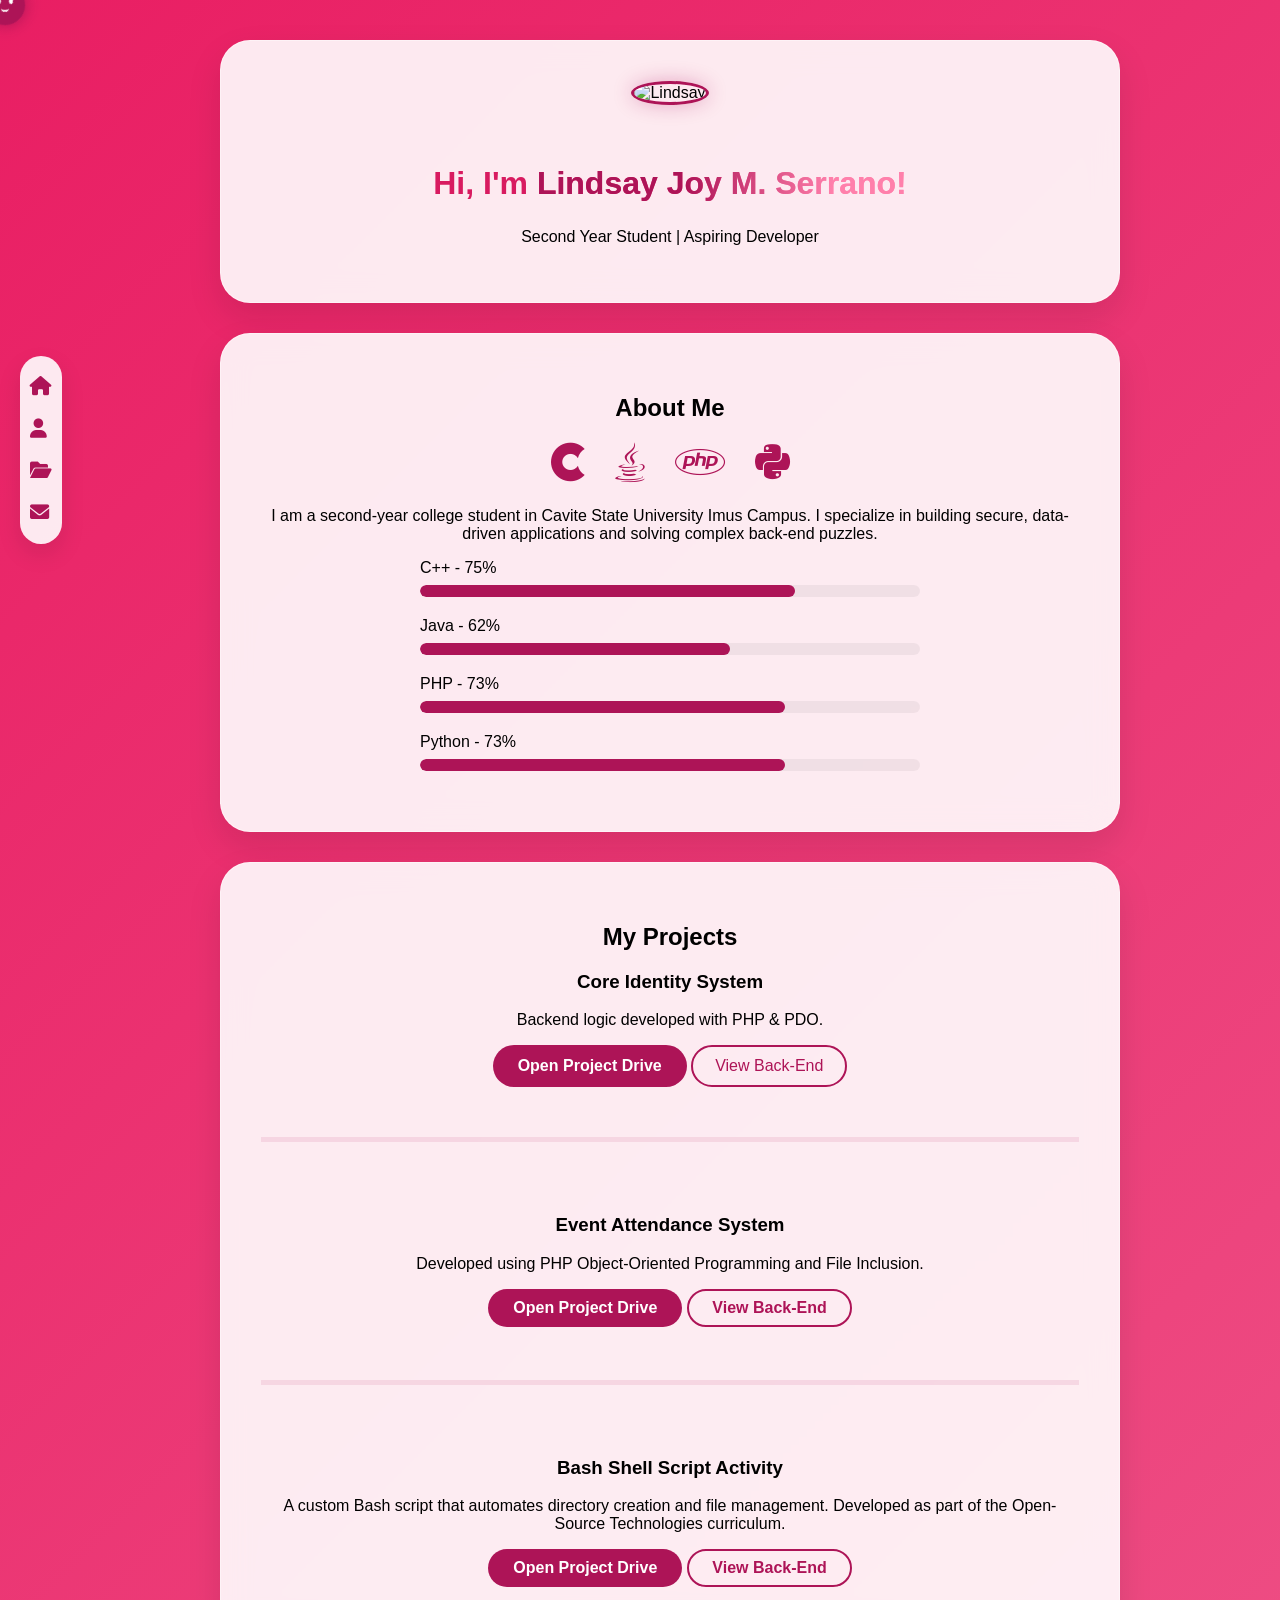
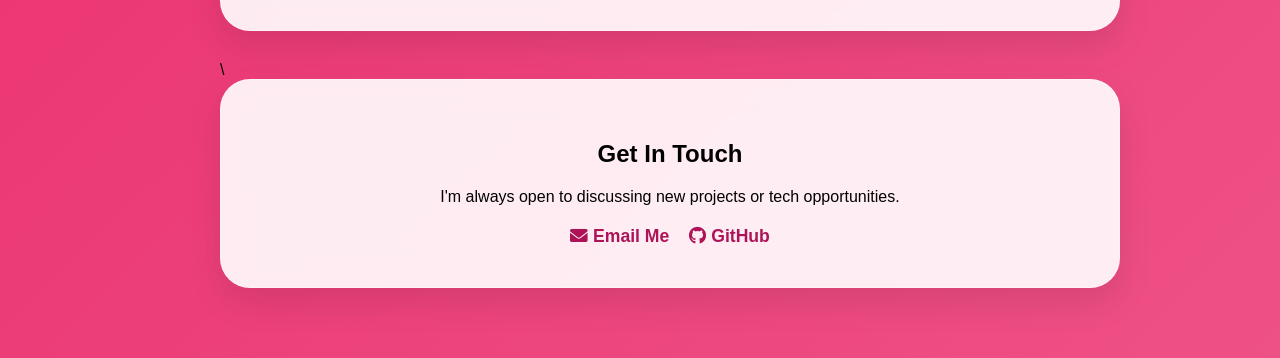
==== index.html @ 163da174 "Final Final: Softened icons, increased text size, and restored shine effect" ====
<!DOCTYPE html>
<html lang="en">
<head>
    <meta charset="UTF-8">
    <meta name="viewport" content="width=device-width, initial-scale=1.0">
    <title>Lindsay's Portfolio | Digital Space</title>
    <link rel="stylesheet" href="https://cdnjs.cloudflare.com/ajax/libs/font-awesome/6.0.0/css/all.min.css">
    <link href="https://fonts.googleapis.com/css2?family=Dancing+Script:wght@700&family=Poppins:wght@300;400;600&display=swap" rel="stylesheet">
    <link rel="stylesheet" href="style.css">
</head>
<body>

    <nav class="side-menu">
        <a href="#hero" title="Home"><i class="fas fa-home"></i></a>
        <a href="#about" title="About"><i class="fas fa-user"></i></a>
        <a href="#projects" title="Projects"><i class="fas fa-folder-open"></i></a>
        <a href="#contact" title="Contact"><i class="fas fa-envelope"></i></a>
    </nav>

    <div class="main-container">
        
        <section id="hero" class="glass-panel">
            <div class="profile-glow">
                <img src="lindsay.jpg" alt="Lindsay" class="profile-img">
            </div>
            <h1>Hi, I'm <span class="shimmer-text">Lindsay Joy M. Serrano!</span></h1>
            <p class="tagline">Second Year Student | Aspiring Developer</p>
        </section>

        <section id="about" class="glass-panel">
            <h2>About Me</h2>
            <div class="logo-container">
                <i class="fab fa-cuttlefish"></i>
                <i class="fab fa-java"></i>
                <i class="fab fa-php"></i>
                <i class="fab fa-python"></i>
            </div>

            <div class="about-text">
                <p>I am a second-year college student in Cavite State University Imus Campus. I specialize in building secure, data-driven applications and solving complex back-end puzzles.</p>
                <div class="skills-bars">
                    <div class="skill sliding-bar">
                        <span>C++ - 75%</span> 
                        <div class="bar"><div class="fill" style="width: 75%;"></div></div>
                    </div>
                    <div class="skill sliding-bar">
                        <span>Java - 62%</span> 
                        <div class="bar"><div class="fill" style="width: 62%;"></div></div>
                    </div>
                    <div class="skill sliding-bar">
                        <span>PHP - 73%</span> 
                        <div class="bar"><div class="fill" style="width: 73%;"></div></div>
                    </div>
                    <div class="skill sliding-bar">
                        <span>Python - 73%</span> 
                        <div class="bar"><div class="fill" style="width: 73%;"></div></div>
                    </div>
                </div>
            </div>
        </section>

        <section id="projects" class="glass-panel">
            <h2>My Projects</h2>
            <div class="card">
                <h3>Core Identity System</h3>
                <p class="tech-note">Backend logic developed with PHP & PDO.</p>
                <div class="card-btns">
                    <a href="https://drive.google.com/drive/folders/1cGZqOMZj2SawtWAtkFVg6Y5Nls-7vABU" target="_blank" class="btn-solid">Open Project Drive</a>
                    <a href="project-details.html" class="btn-outline">View Back-End</a>
                </div>
            </div>
        <hr class="divider">

            <div class="project-item">
                <h3>Event Attendance System</h3>
                <p class="tech-note">Developed using PHP Object-Oriented Programming and File Inclusion.</p>
                <div class="project-btns">
                    <a href="https://drive.google.com/drive/folders/1iHIYPUf9N3VQttQvIF_SOrA-ZFE7fhZX?usp=sharing
" target="_blank" class="btn-pink-solid">Open Project Drive</a>
                    <a href="library-details.html" class="btn-pink-outline">View Back-End</a>
                </div>
            </div>
             <hr class="divider">

            <div class="project-item">
                <h3>Bash Shell Script Activity</h3>
                <p class="tech-note">A custom Bash script that automates directory creation and file management. Developed as part of the Open-Source Technologies curriculum.</p>
                <div class="project-btns">
                    <a href="https://drive.google.com/drive/folders/1qHXjmMeNzS61p-5wGp64B60PUZCN2obf
" target="_blank" class="btn-pink-solid">Open Project Drive</a>
                    <a href="bash-details.html" class="btn-pink-outline">View Back-End</a>
                </div>
            </div>

        </section>\

        <section id="contact" class="glass-panel">
            <h2>Get In Touch</h2>
            <p>I'm always open to discussing new projects or tech opportunities.</p>
            <div class="contact-links">
                <a href="mailto:lindsayjoy.serrano@cvsu.edu.ph" class="contact-item"><i class="fas fa-envelope"></i> Email Me</a>
                <a href="https://github.com/lindsayserrano20" target="_blank" class="contact-item"><i class="fab fa-github"></i> GitHub</a>
            </div>
        </section>

    </div>
    <div id="flame-friend">
    <div class="face">
        <div class="eyes">
            <span class="eye"></span>
            <span class="eye"></span>
        </div>
        <div class="mouth"></div>
    </div>
</div>
    <script>
    const flame = document.getElementById('flame-friend');
    let mouseX = 0, mouseY = 0; // Where the mouse is
    let flameX = 0, flameY = 0; // Where the flame is
    
    window.addEventListener('mousemove', (e) => {
        mouseX = e.clientX;
        mouseY = e.clientY;
    });

    
    function animate() {
        
        
        flameX += (mouseX - flameX) * 0.1;
        flameY += (mouseY - flameY) * 0.1;

    
        flame.style.left = (flameX - 15) + 'px';
        flame.style.top = (flameY - 15) + 'px';

        requestAnimationFrame(animate);
    }

    animate();
</script>
</body>
</html>
---- style.css ----
html { scroll-behavior: smooth; }
body {
    margin: 0; font-family: 'Segoe UI', sans-serif;
    background: linear-gradient(-45deg, #fce4ec, #f8bbd0, #f06292, #e91e63);
    background-size: 400% 400%;
    animation: twirlGradient 10s ease infinite; /* Faster animation for more "twirl" */
    display: flex; justify-content: center; padding: 40px 20px;
}

@keyframes twirlGradient {
    0% { background-position: 0% 50%; }
    50% { background-position: 100% 50%; }
    100% { background-position: 0% 50%; }
}


.main-container { max-width: 900px; width: 100%; margin-left: 60px; }
.glass-panel {
    background: rgba(255, 255, 255, 0.9); /* Slightly more solid to pop against dark pink */
    backdrop-filter: blur(15px);
    border-radius: 30px; padding: 40px; margin-bottom: 30px;
    text-align: center; border: 1px solid rgba(255, 255, 255, 0.4);
    box-shadow: 0 15px 35px rgba(0,0,0,0.1);
}


.profile-img {
    width: 180px; height: 180px;
    border-radius: 50%; object-fit: cover;
    border: 5px solid white;
    box-shadow: 0 10px 25px rgba(0,0,0,0.1);
    margin-bottom: 20px;
}


.logo-container { display: flex; justify-content: center; gap: 30px; margin-bottom: 25px; font-size: 2.5rem; color: #ad1457; }
.skills-bars { text-align: left; max-width: 500px; margin: 0 auto; }
.skill { margin-bottom: 20px; }
.bar { background: rgba(0,0,0,0.05); height: 12px; border-radius: 10px; margin-top: 8px; overflow: hidden; }
.fill { background: #ad1457; height: 100%; border-radius: 10px; }


.sliding-bar { opacity: 0; transform: translateX(-50px); animation: slideIn 0.8s forwards; }
.sliding-bar:nth-child(1) { animation-delay: 0.2s; }
.sliding-bar:nth-child(2) { animation-delay: 0.4s; }
.sliding-bar:nth-child(3) { animation-delay: 0.6s; }
.sliding-bar:nth-child(4) { animation-delay: 0.8s; }
@keyframes slideIn { to { opacity: 1; transform: translateX(0); } }


.contact-links { display: flex; justify-content: center; gap: 20px; margin-top: 20px; }
.contact-item { text-decoration: none; color: #ad1457; font-weight: bold; font-size: 1.1rem; transition: 0.3s; }
.contact-item:hover { transform: scale(1.1); color: #880e4f; }

/* SHIMMER & BUTTONS */
.shimmer-text {
    font-weight: bold; background: linear-gradient(to right, #ad1457 20%, #ff80ab 40%, #ff80ab 60%, #ad1457 80%);
    background-size: 200% auto; background-clip: text; -webkit-background-clip: text;
    -webkit-text-fill-color: transparent; animation: shine 3s linear infinite;
}
@keyframes shine { to { background-position: 200% center; } }
.btn-solid { background: #ad1457; color: white; padding: 12px 25px; border-radius: 30px; text-decoration: none; font-weight: bold; display: inline-block; }
.btn-outline { border: 2px solid #ad1457; color: #ad1457; padding: 10px 22px; border-radius: 30px; text-decoration: none; display: inline-block; }

.side-menu {
    position: fixed; left: 20px; top: 50%; transform: translateY(-50%);
    background: rgba(255, 255, 255, 0.9); padding: 20px 10px; border-radius: 50px;
    display: flex; flex-direction: column; gap: 20px; box-shadow: 0 10px 25px rgba(0,0,0,0.1);
}
.side-menu a { color: #ad1457; font-size: 1.2rem; transition: 0.3s; }
.side-menu a:hover { transform: scale(1.2); color: #880e4f; }

.project-grid {
    display: flex;
    justify-content: center;
    padding: 20px 0;
}

.modern-card-pastel {
    background: white; 
    border-radius: 24px; 
    overflow: hidden;
    max-width: 380px; 
    margin: 0 auto; 
    box-shadow: 0 10px 25px rgba(173, 20, 87, 0.1);
    transition: transform 0.3s ease;
    border: 1px solid rgba(255, 255, 255, 0.5);
}

.modern-card-pastel:hover {
    transform: translateY(-10px);
}

.project-banner-container { 
    width: 100%; 
    height: 160px; 
    overflow: hidden; 
    background: #fce4ec; 
}

.project-banner-img { 
    width: 100%; 
    height: 100%; 
    object-fit: cover; 
    transition: 0.5s; 
}

.modern-card-pastel:hover .project-banner-img { 
    transform: scale(1.1); 
}

.card-body { 
    padding: 25px; 
    text-align: left; 
}

.card-body h3 {
    color: #ad1457;
    margin-bottom: 10px;
}

.card-btns-container { 
    display: flex; 
    flex-direction: column; 
    gap: 12px; 
    margin-top: 20px; 
}


.btn-pink-solid { 
    background: #ad1457; 
    color: white; 
    padding: 12px; 
    border-radius: 12px; 
    text-decoration: none; 
    text-align: center; 
    font-weight: bold; 
    transition: 0.3s;
}

.btn-pink-outline { 
    border: 2px solid #ad1457; 
    color: #ad1457; 
    padding: 10px; 
    border-radius: 12px; 
    text-decoration: none; 
    text-align: center; 
    font-weight: bold; 
    transition: 0.3s;
}

.btn-pink-solid:hover { background: #880e4f; }
.btn-pink-outline:hover { background: rgba(173, 20, 87, 0.05); }


.project-item { 
    padding: 3px 0; 
}

.divider { 
    border: 0; 
    height: 5px; 
    background: rgba(173, 20, 87, 0.1); 
    margin: 50px 0; 
}


.project-btns { 
    display: flex; 
    justify-content: center; 
    gap: 5px; 
    margin-top: 15px; 
}


.btn-pink-solid { 
    background: #ad1457; 
    color: white; 
    padding: 10px 25px; 
    border-radius: 20px; 
    text-decoration: none; 
    font-weight: bold; 
    display: inline-block;
}

.btn-pink-outline { 
    border: 2px solid #ad1457; 
    color: #ad1457; 
    padding: 8px 23px; 
    border-radius: 20px; 
    text-decoration: none; 
    font-weight: bold; 
    display: inline-block;
}


#flame-friend {
    width: 40px; 
    height: 40px;
    background: #ad1457;
    border-radius: 50% 0% 50% 50%;
    transform: rotate(-45deg);
    position: fixed;
    pointer-events: none;
    z-index: 9999;
    box-shadow: 0 0 15px #ad1457;
    display: flex;
    align-items: center;
    justify-content: center;
}


.face {
    transform: rotate(45deg); 
    display: flex;
    flex-direction: column;
    align-items: center;
    gap: 2px;
}

.eyes {
    display: flex;
    gap: 8px;
}

.eye {
    width: 4px;
    height: 6px;
    background: white;
    border-radius: 50%;
    animation: blink 3s infinite;
}

.mouth {
    width: 8px;
    height: 4px;
    border-bottom: 2px solid white;
    border-radius: 0 0 10px 10px; /* This makes the "excited" curve */
}


@keyframes blink {
    0%, 90%, 100% { transform: scaleY(1); }
    95% { transform: scaleY(0.1); }
}


.profile-img, .hero-image img, .profile-photo {
    animation: floatProfile 4s ease-in-out infinite !important;
    box-shadow: 0 0 20px rgba(173, 20, 87, 0.3); /* Soft pink glow */
    border: 3px solid #ad1457; /* Matches your coquette theme */
    position: relative;
}

@keyframes floatProfile {
    0% { transform: translateY(0px); }
    50% { transform: translateY(-20px); } /* Drifts up */
    100% { transform: translateY(0px); }
}


.profile-img:hover, .hero-image img:hover {
    animation: floatProfile 4s ease-in-out infinite, starShine 1.5s infinite alternate !important;
}

@keyframes starShine {
    from { box-shadow: 0 0 10px #ad1457, 0 0 20px #ff80ab; }
    to { box-shadow: 0 0 30px #ad1457, 0 0 50px #ff80ab, 0 0 10px white; }
}

/* --- GLOBAL LAYOUT --- */
body {
    background-color: #f06292;
    font-family: 'Segoe UI', sans-serif;
    display: flex;
    justify-content: center;
    align-items: center;
    min-height: 100vh;
    margin: 0;
}

.container {
    background: white;
    padding: 50px 40px;
    border-radius: 40px;
    width: 100%;
    max-width: 850px; /* Slightly wider to match Event Attendance */
    box-shadow: 0 15px 35px rgba(0, 0, 0, 0.1);
    text-align: center;
    position: relative;
}

/* --- THE SHINE EFFECT TITLE --- */
h1 {
    font-size: 32px; /* Increased size */
    font-weight: 800;
    margin-top: 40px;
    margin-bottom: 10px;
    display: inline-block;
    background: linear-gradient(to right, #d81b60 20%, #ff80ab 40%, #ff80ab 60%, #d81b60 80%);
    background-size: 200% auto;
    -webkit-background-clip: text;
    -webkit-text-fill-color: transparent;
    animation: shine 3s linear infinite;
}

@keyframes shine {
    to { background-position: 200% center; }
}

.description {
    color: #666;
    font-size: 16px; /* Bigger text */
    margin-bottom: 30px;
}

/* --- BACK BUTTON --- */
.back-btn {
    border: 2px solid #f8bbd0;
    color: #d81b60;
    text-decoration: none;
    padding: 10px 20px;
    border-radius: 25px;
    font-size: 15px;
    position: absolute;
    top: 30px;
    left: 40px;
}

/* --- TAGS / PILLS --- */
.tag {
    background-color: #ad1457;
    color: white;
    padding: 8px 20px;
    border-radius: 20px;
    font-size: 13px;
    font-weight: bold;
    text-transform: uppercase;
    margin: 0 5px;
}

/* --- SECTION HEADERS & ICONS --- */
.section-header {
    text-align: left;
    color: #ad1457;
    font-size: 22px; /* Increased size */
    margin-top: 45px;
    display: flex;
    align-items: center;
    gap: 12px;
}

/* This fixes the "Hard Color" logo by making it match your pink theme */
.icon {
    filter: sepia(1) saturate(3) hue-rotate(300deg) opacity(0.7);
    font-size: 24px;
}

.section-desc {
    text-align: left;
    color: #888;
    font-size: 15px; /* Bigger text */
    margin-bottom: 15px;
}

/* --- THE BACK-END CODE BLOCK --- */
.code-block {
    background-color: #262a33;
    color: #ffffff;
    padding: 30px; /* More padding like Event Attendance */
    border-radius: 20px;
    font-family: 'Consolas', 'Courier New', monospace;
    text-align: left;
    overflow-x: auto;
    line-height: 1.7;
    font-size: 16px; /* Increased font size for back-end view */
}

/* Syntax Highlighting */
.keyword { color: #c586c0; }
.string { color: #ce9178; }
.comment { color: #6a9955; }
.variable { color: #9cdcfe; }
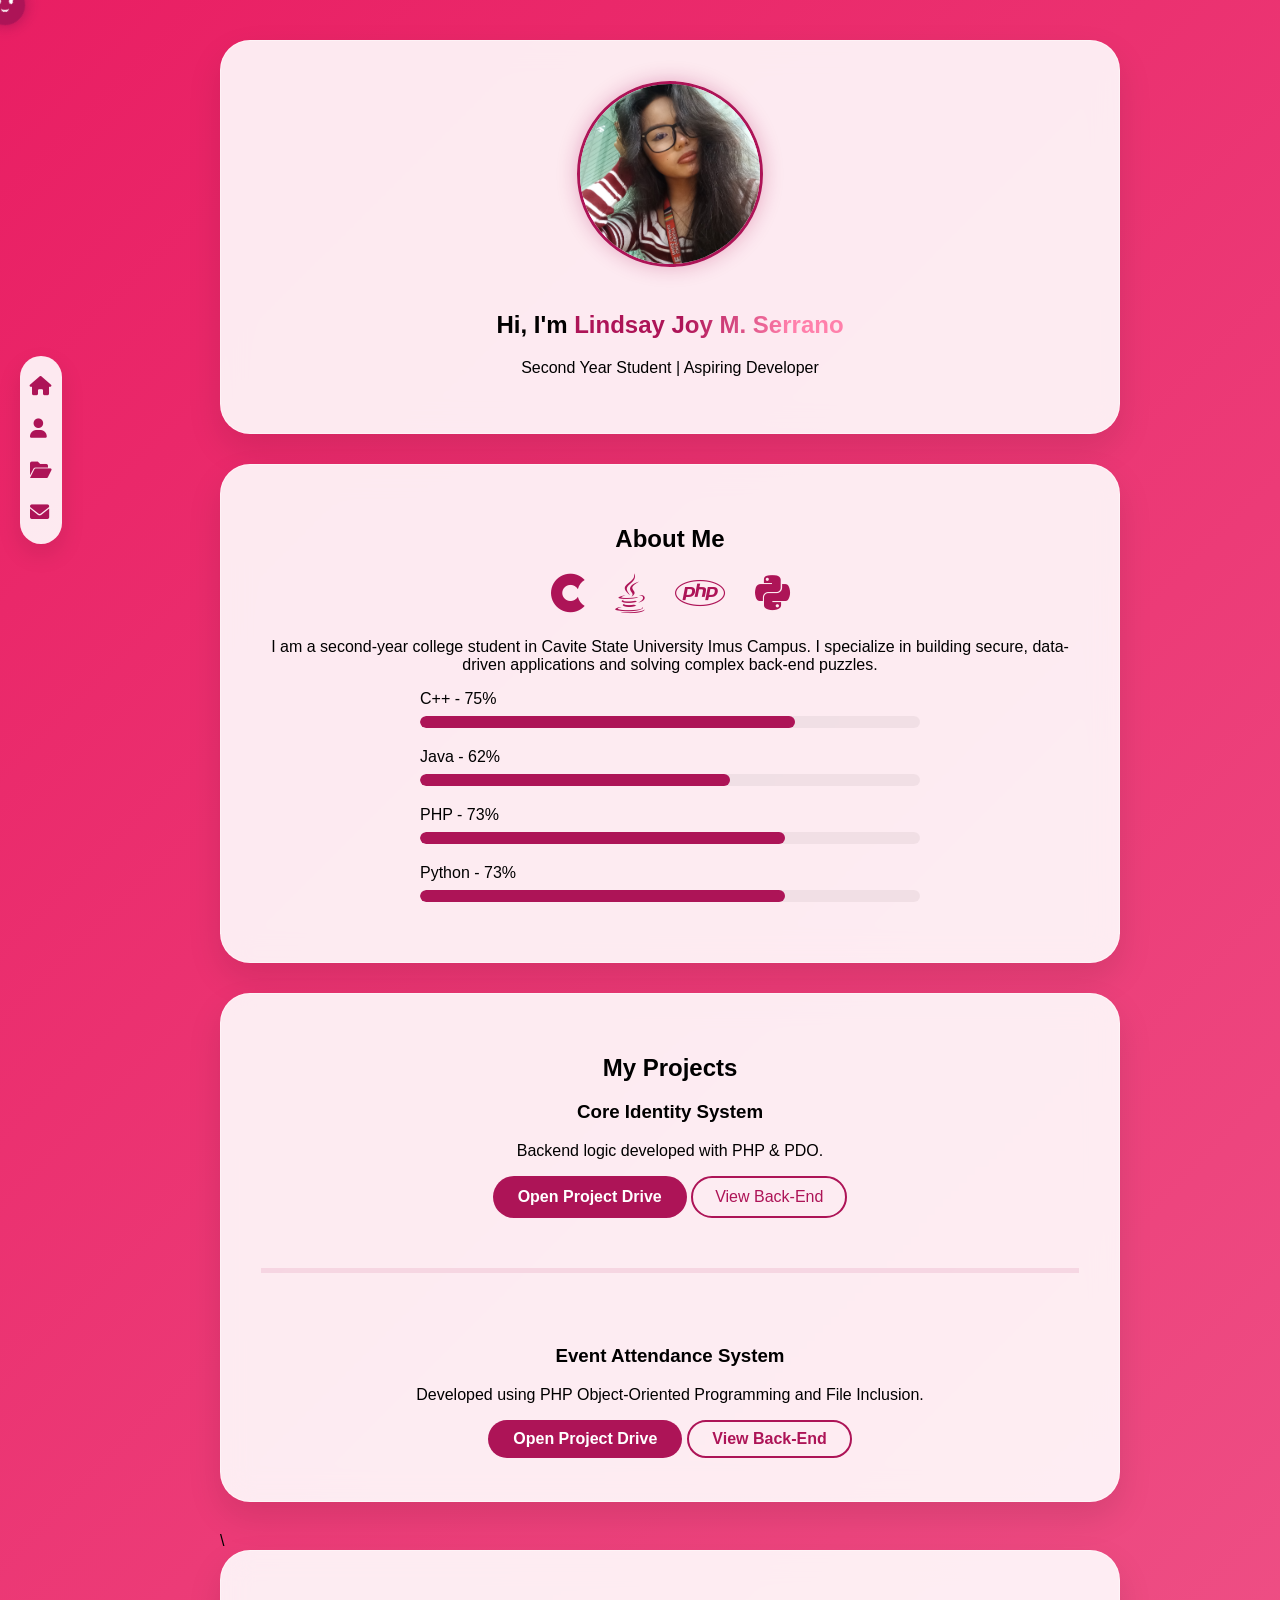
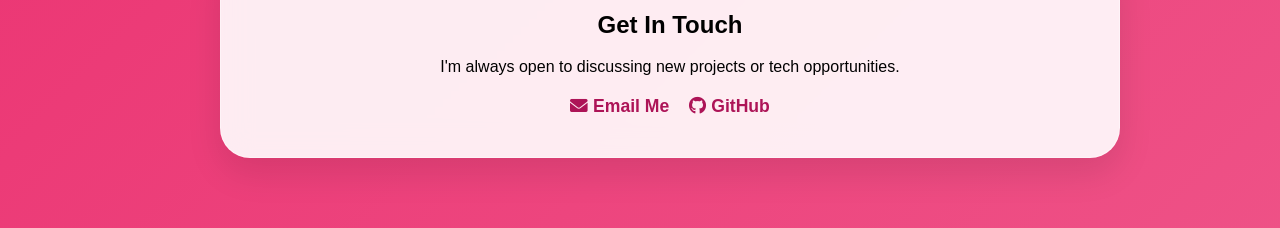
==== commit 63149271: "Initial dashboard structure setup" ====
--- a/index.html
+++ b/index.html
@@ -23,7 +23,7 @@
             <div class="profile-glow">
                 <img src="lindsay.jpg" alt="Lindsay" class="profile-img">
             </div>
-            <h1>Hi, I'm <span class="shimmer-text">Lindsay Joy M. Serrano!</span></h1>
+            <h1>Hi, I'm <span class="shimmer-text">Lindsay Joy M. Serrano</span></h1>
             <p class="tagline">Second Year Student | Aspiring Developer</p>
         </section>
 
@@ -80,18 +80,6 @@
                     <a href="library-details.html" class="btn-pink-outline">View Back-End</a>
                 </div>
             </div>
-             <hr class="divider">
-
-            <div class="project-item">
-                <h3>Bash Shell Script Activity</h3>
-                <p class="tech-note">A custom Bash script that automates directory creation and file management. Developed as part of the Open-Source Technologies curriculum.</p>
-                <div class="project-btns">
-                    <a href="https://drive.google.com/drive/folders/1qHXjmMeNzS61p-5wGp64B60PUZCN2obf
-" target="_blank" class="btn-pink-solid">Open Project Drive</a>
-                    <a href="bash-details.html" class="btn-pink-outline">View Back-End</a>
-                </div>
-            </div>
-
         </section>\
 
         <section id="contact" class="glass-panel">
@@ -117,20 +105,22 @@
     const flame = document.getElementById('flame-friend');
     let mouseX = 0, mouseY = 0; // Where the mouse is
     let flameX = 0, flameY = 0; // Where the flame is
-    
+
+    // 1. Listen for mouse movement
     window.addEventListener('mousemove', (e) => {
         mouseX = e.clientX;
         mouseY = e.clientY;
     });
 
-    
+    // 2. The "Smooth Follow" logic
     function animate() {
-        
-        
+        // Calculate the distance between mouse and flame
+        // We move the flame 10% of the way to the mouse every frame (0.1)
         flameX += (mouseX - flameX) * 0.1;
         flameY += (mouseY - flameY) * 0.1;
 
-    
+        // Apply the new position
+        // We subtract 15 to center the flame on the cursor (half of its 30px size)
         flame.style.left = (flameX - 15) + 'px';
         flame.style.top = (flameY - 15) + 'px';
 
--- a/style.css
+++ b/style.css
@@ -1,6 +1,7 @@
 html { scroll-behavior: smooth; }
 body {
     margin: 0; font-family: 'Segoe UI', sans-serif;
+    /* Combination of Deep Pink and Light Pink */
     background: linear-gradient(-45deg, #fce4ec, #f8bbd0, #f06292, #e91e63);
     background-size: 400% 400%;
     animation: twirlGradient 10s ease infinite; /* Faster animation for more "twirl" */
@@ -13,7 +14,7 @@
     100% { background-position: 0% 50%; }
 }
 
-
+/* UI ELEMENTS */
 .main-container { max-width: 900px; width: 100%; margin-left: 60px; }
 .glass-panel {
     background: rgba(255, 255, 255, 0.9); /* Slightly more solid to pop against dark pink */
@@ -23,7 +24,7 @@
     box-shadow: 0 15px 35px rgba(0,0,0,0.1);
 }
 
-
+/* PROFILE IMAGE */
 .profile-img {
     width: 180px; height: 180px;
     border-radius: 50%; object-fit: cover;
@@ -32,14 +33,14 @@
     margin-bottom: 20px;
 }
 
-
+/* LOGO & SKILLS */
 .logo-container { display: flex; justify-content: center; gap: 30px; margin-bottom: 25px; font-size: 2.5rem; color: #ad1457; }
 .skills-bars { text-align: left; max-width: 500px; margin: 0 auto; }
 .skill { margin-bottom: 20px; }
 .bar { background: rgba(0,0,0,0.05); height: 12px; border-radius: 10px; margin-top: 8px; overflow: hidden; }
 .fill { background: #ad1457; height: 100%; border-radius: 10px; }
 
-
+/* SLIDING ANIMATION */
 .sliding-bar { opacity: 0; transform: translateX(-50px); animation: slideIn 0.8s forwards; }
 .sliding-bar:nth-child(1) { animation-delay: 0.2s; }
 .sliding-bar:nth-child(2) { animation-delay: 0.4s; }
@@ -47,7 +48,7 @@
 .sliding-bar:nth-child(4) { animation-delay: 0.8s; }
 @keyframes slideIn { to { opacity: 1; transform: translateX(0); } }
 
-
+/* CONTACT LINKS */
 .contact-links { display: flex; justify-content: center; gap: 20px; margin-top: 20px; }
 .contact-item { text-decoration: none; color: #ad1457; font-weight: bold; font-size: 1.1rem; transition: 0.3s; }
 .contact-item:hover { transform: scale(1.1); color: #880e4f; }
@@ -62,6 +63,7 @@
 .btn-solid { background: #ad1457; color: white; padding: 12px 25px; border-radius: 30px; text-decoration: none; font-weight: bold; display: inline-block; }
 .btn-outline { border: 2px solid #ad1457; color: #ad1457; padding: 10px 22px; border-radius: 30px; text-decoration: none; display: inline-block; }
 
+/* SIDE MENU */
 .side-menu {
     position: fixed; left: 20px; top: 50%; transform: translateY(-50%);
     background: rgba(255, 255, 255, 0.9); padding: 20px 10px; border-radius: 50px;
@@ -126,7 +128,7 @@
     margin-top: 20px; 
 }
 
-
+/* BUTTON STYLES */
 .btn-pink-solid { 
     background: #ad1457; 
     color: white; 
@@ -152,7 +154,7 @@
 .btn-pink-solid:hover { background: #880e4f; }
 .btn-pink-outline:hover { background: rgba(173, 20, 87, 0.05); }
 
-
+/* Keeps projects separated and clean */
 .project-item { 
     padding: 3px 0; 
 }
@@ -164,7 +166,7 @@
     margin: 50px 0; 
 }
 
-
+/* Aligns buttons side-by-side */
 .project-btns { 
     display: flex; 
     justify-content: center; 
@@ -172,7 +174,7 @@
     margin-top: 15px; 
 }
 
-
+/* Button Styles matching your photo */
 .btn-pink-solid { 
     background: #ad1457; 
     color: white; 
@@ -195,7 +197,7 @@
 
 
 #flame-friend {
-    width: 40px; 
+    width: 40px; /* Made her slightly bigger for the face */
     height: 40px;
     background: #ad1457;
     border-radius: 50% 0% 50% 50%;
@@ -209,7 +211,7 @@
     justify-content: center;
 }
 
-
+/* Correcting the rotation for the face */
 .face {
     transform: rotate(45deg); 
     display: flex;
@@ -238,13 +240,15 @@
     border-radius: 0 0 10px 10px; /* This makes the "excited" curve */
 }
 
-
+/* Adding a cute blink animation */
 @keyframes blink {
     0%, 90%, 100% { transform: scaleY(1); }
     95% { transform: scaleY(0.1); }
 }
 
-
+/* --- PROFILE PICTURE FLOATING & SHINE --- */
+
+/* This makes the actual image float up and down */
 .profile-img, .hero-image img, .profile-photo {
     animation: floatProfile 4s ease-in-out infinite !important;
     box-shadow: 0 0 20px rgba(173, 20, 87, 0.3); /* Soft pink glow */
@@ -258,7 +262,7 @@
     100% { transform: translateY(0px); }
 }
 
-
+/* This adds a "twinkle" effect to the image border */
 .profile-img:hover, .hero-image img:hover {
     animation: floatProfile 4s ease-in-out infinite, starShine 1.5s infinite alternate !important;
 }
@@ -268,116 +272,3 @@
     to { box-shadow: 0 0 30px #ad1457, 0 0 50px #ff80ab, 0 0 10px white; }
 }
 
-/* --- GLOBAL LAYOUT --- */
-body {
-    background-color: #f06292;
-    font-family: 'Segoe UI', sans-serif;
-    display: flex;
-    justify-content: center;
-    align-items: center;
-    min-height: 100vh;
-    margin: 0;
-}
-
-.container {
-    background: white;
-    padding: 50px 40px;
-    border-radius: 40px;
-    width: 100%;
-    max-width: 850px; /* Slightly wider to match Event Attendance */
-    box-shadow: 0 15px 35px rgba(0, 0, 0, 0.1);
-    text-align: center;
-    position: relative;
-}
-
-/* --- THE SHINE EFFECT TITLE --- */
-h1 {
-    font-size: 32px; /* Increased size */
-    font-weight: 800;
-    margin-top: 40px;
-    margin-bottom: 10px;
-    display: inline-block;
-    background: linear-gradient(to right, #d81b60 20%, #ff80ab 40%, #ff80ab 60%, #d81b60 80%);
-    background-size: 200% auto;
-    -webkit-background-clip: text;
-    -webkit-text-fill-color: transparent;
-    animation: shine 3s linear infinite;
-}
-
-@keyframes shine {
-    to { background-position: 200% center; }
-}
-
-.description {
-    color: #666;
-    font-size: 16px; /* Bigger text */
-    margin-bottom: 30px;
-}
-
-/* --- BACK BUTTON --- */
-.back-btn {
-    border: 2px solid #f8bbd0;
-    color: #d81b60;
-    text-decoration: none;
-    padding: 10px 20px;
-    border-radius: 25px;
-    font-size: 15px;
-    position: absolute;
-    top: 30px;
-    left: 40px;
-}
-
-/* --- TAGS / PILLS --- */
-.tag {
-    background-color: #ad1457;
-    color: white;
-    padding: 8px 20px;
-    border-radius: 20px;
-    font-size: 13px;
-    font-weight: bold;
-    text-transform: uppercase;
-    margin: 0 5px;
-}
-
-/* --- SECTION HEADERS & ICONS --- */
-.section-header {
-    text-align: left;
-    color: #ad1457;
-    font-size: 22px; /* Increased size */
-    margin-top: 45px;
-    display: flex;
-    align-items: center;
-    gap: 12px;
-}
-
-/* This fixes the "Hard Color" logo by making it match your pink theme */
-.icon {
-    filter: sepia(1) saturate(3) hue-rotate(300deg) opacity(0.7);
-    font-size: 24px;
-}
-
-.section-desc {
-    text-align: left;
-    color: #888;
-    font-size: 15px; /* Bigger text */
-    margin-bottom: 15px;
-}
-
-/* --- THE BACK-END CODE BLOCK --- */
-.code-block {
-    background-color: #262a33;
-    color: #ffffff;
-    padding: 30px; /* More padding like Event Attendance */
-    border-radius: 20px;
-    font-family: 'Consolas', 'Courier New', monospace;
-    text-align: left;
-    overflow-x: auto;
-    line-height: 1.7;
-    font-size: 16px; /* Increased font size for back-end view */
-}
-
-/* Syntax Highlighting */
-.keyword { color: #c586c0; }
-.string { color: #ce9178; }
-.comment { color: #6a9955; }
-.variable { color: #9cdcfe; }
